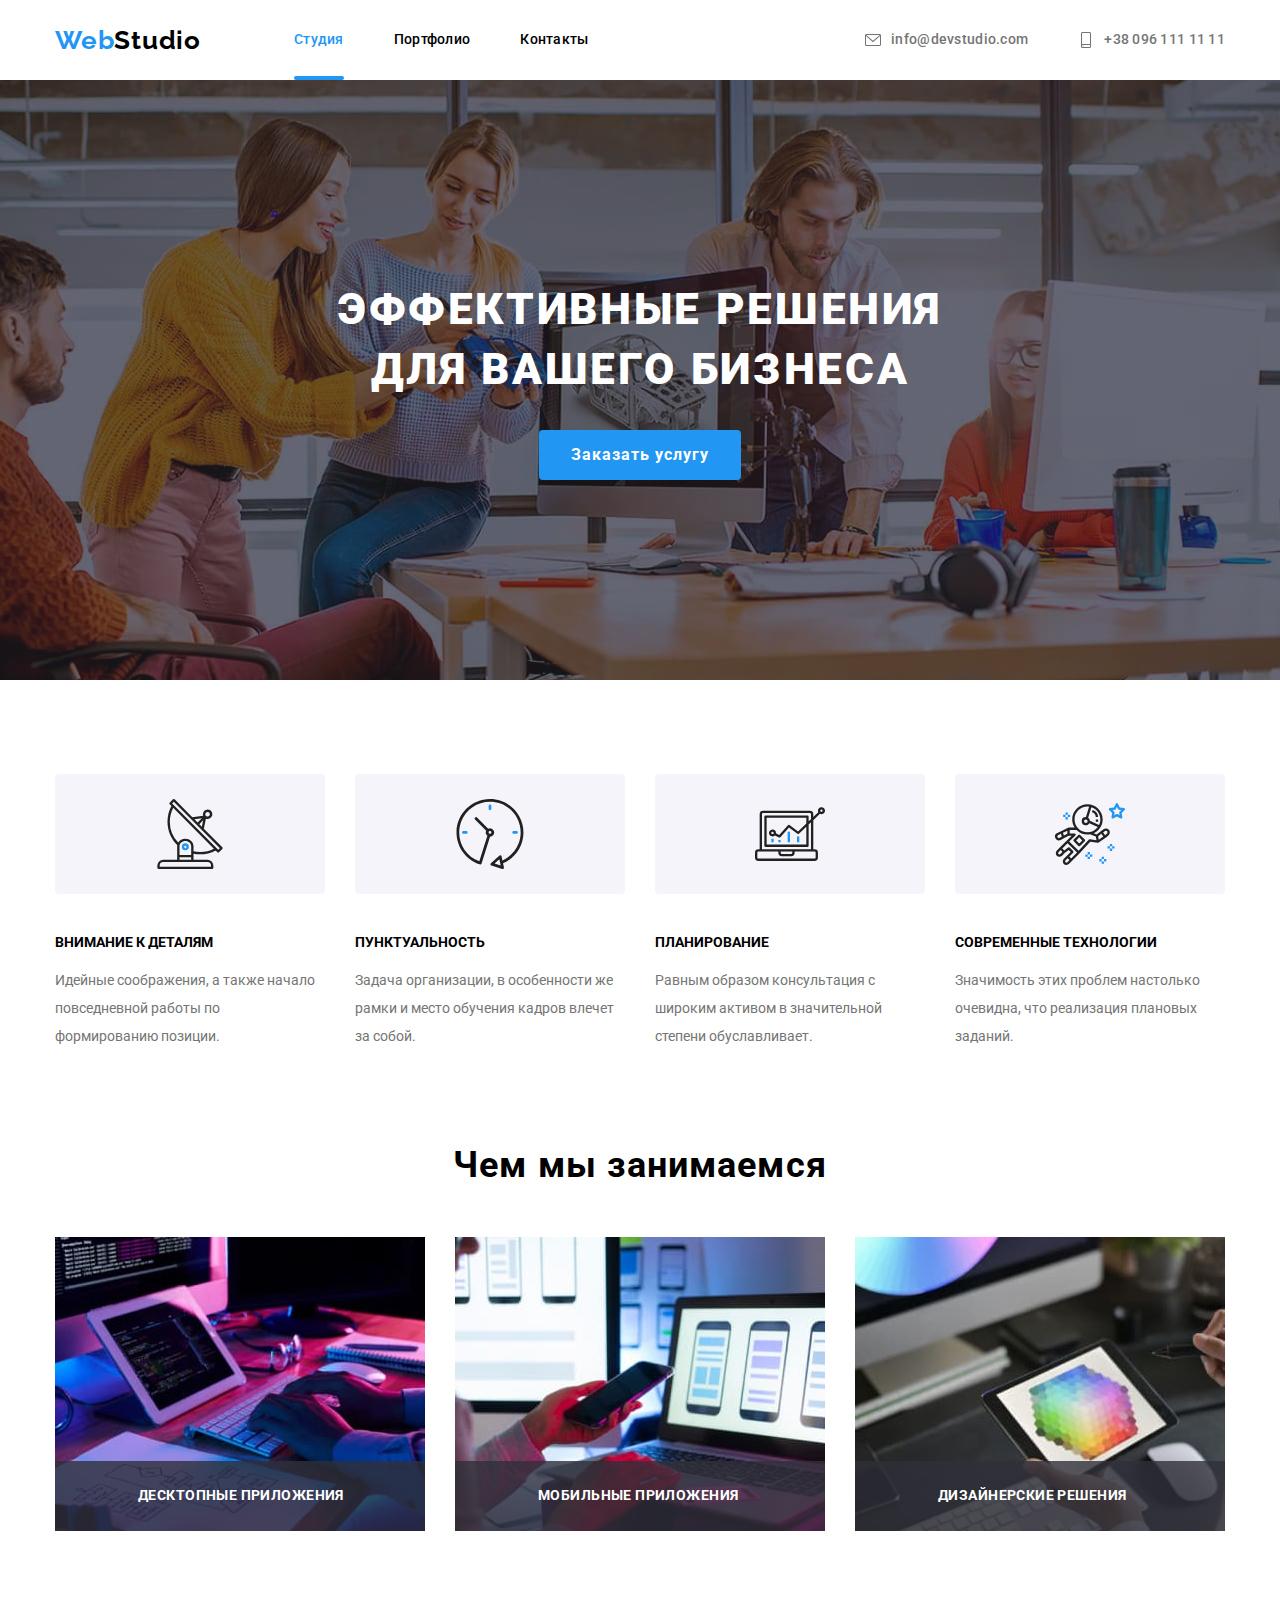
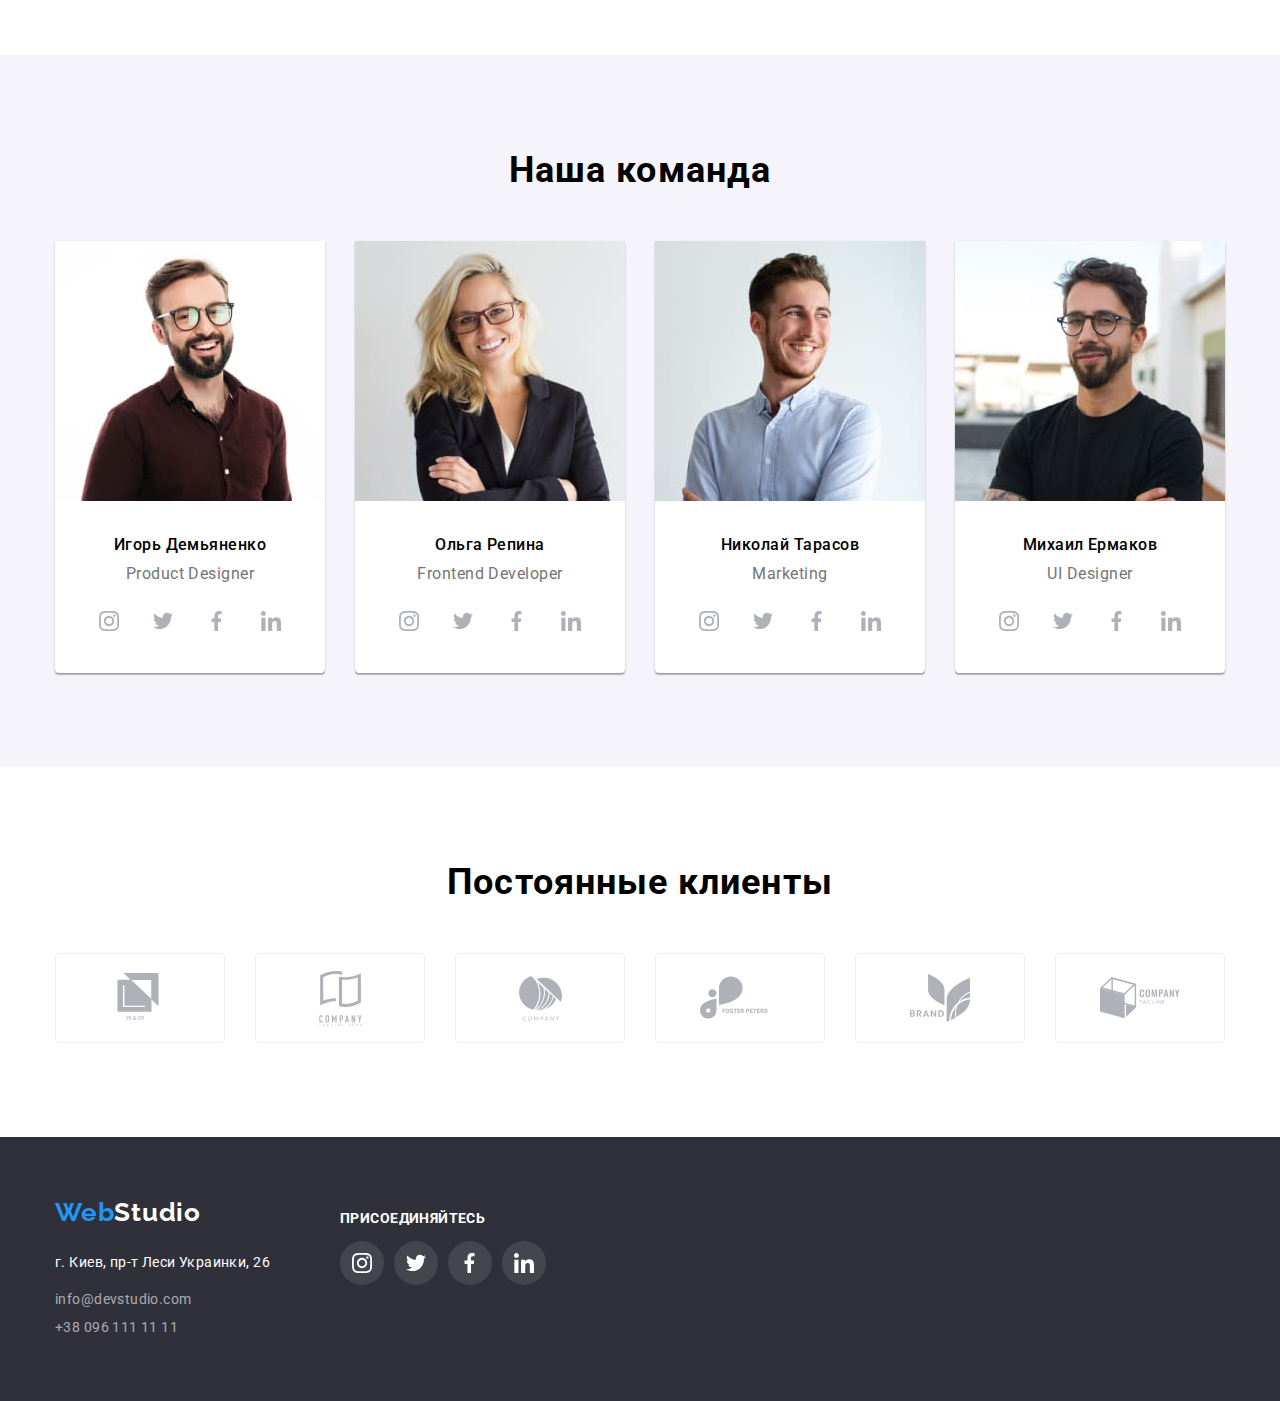
==== index.html @ b65ab112 "Старт" ====
<!DOCTYPE html>
<html lang="ru">
<head>
    <meta charset="UTF-8">
    <meta name="viewport" content="width=device-width, initial-scale=1.0">
    <title>Document</title>
    <link rel="stylesheet" href="https://cdnjs.cloudflare.com/ajax/libs/modern-normalize/1.0.0/modern-normalize.css">
    <link rel="preconnect" href="https://fonts.gstatic.com">
    <link rel="stylesheet"
        href="https://fonts.googleapis.com/css2?family=Raleway:wght@700&family=Roboto:wght@400;500;700;900&display=swap">
    <link rel="stylesheet" href="css/styles.css">
</head>
<body>
    <!--шапка сайта-->
            <header>
                <!--блок навигации-->
                <div class="top">
        <div class="main-nav container">
            <nav class="nav">
                 <a href="" class="logo"> <span class="accent">Web</span>Studio</a>
        <!--ссылки на другие страницы-->
        
               <ul class="site-nav none">
                   <li class="item"> 
                <a href="index.html" class="link current"> Студия </a> 
            </li>
            <li class="item"> 
                <a href="portfolio.html" class="link"> Портфолио </a> 
            </li>
            <li class="item"> 
                <a href="" class="link"> Контакты </a> 
            </li>
            </ul>
   
        </nav>
        <!--ссылки на контакты-->
         <ul class="auth-nav">
             <li class="item"> <a href="mailto:info@devstudio.com" class="mail-tel"> 
                 <svg class="icon-mail" width="16px" height="30px">
                     <use href="./images/symbol-defso.svg#envelope"></use>
                 </svg> info@devstudio.com </a> </li>
             <li class="item"> <a href="tel:+380961111111" class="mail-tel">
                <svg class="icon-tel" width="16px" height="30px">
                    <use href="./images/symbol-defso.svg#smartphone"></use>
                </svg> +38 096 111 11 11 </a> </li>
          </ul>
    </div>    
    </div>
        </header>
        <!--главный заголовок-->
        <div class="overlay">
                    <section class="banner"> 
                <h1 class="main-title"> <div>Эффективные решения</div> для вашего бизнеса</h1>
                <button class="button" data-modal-open> Заказать услугу </button>
            </section>
            </div>
               <!--основная часть сайта-->
            
        <main>
            <!--блок особенностей, буллеты-->
            <section class="bullet">
                <div class="container">
                <div class="bullets section">
                <ul class="bullet-main none">
                    <li class="bullet-item">
                        <svg class="icon-bullet">
                            <use href="./images/symbol-defso.svg#antenna1"></use>
                        </svg>
                        <h3 class="bullet-title"> ВНИМАНИЕ К ДЕТАЛЯМ </h3>
                        <p class="bullet-description"> Идейные соображения, а также начало повседневной работы по формированию позиции. </p>
                    </li>
                    <li class="bullet-item">  
                        <svg class="icon-bullet">
                            <use href="./images/symbol-defso.svg#clock1"></use>
                        </svg>
                        <h3 class="bullet-title">  ПУНКТУАЛЬНОСТЬ </h3>
                        <p class="bullet-description"> Задача организации, в особенности же рамки и место обучения кадров влечет за собой. </p>
                    </li>
                    <li class="bullet-item">
                        <svg class="icon-bullet">
                            <use href="./images/symbol-defso.svg#diagram1"></use>
                        </svg>
                        <h3 class="bullet-title"> ПЛАНИРОВАНИЕ </h3>
                        <p class="bullet-description"> Равным образом консультация с широким активом в значительной степени обуславливает. </p>
                    </li>
                    <li class="bullet-item">
                        <svg class="icon-bullet">
                            <use href="./images/symbol-defso.svg#astronaut1"></use>
                        </svg>
                        <h3 class="bullet-title"> СОВРЕМЕННЫЕ ТЕХНОЛОГИИ </h3>
                        <p class="bullet-description"> Значимость этих проблем настолько очевидна, что реализация плановых заданий. </p>
                    </li>
                </ul>
                </div>
                </div>
            </section>

            <section class="direct">
                <!--блок направлений работы-->
                <div class="container">
                <div class="section">
                <h2 class="direct-title">Чем мы занимаемся</h2>
                  <ul class="direct-main none">
                    <li class="direct-image"> 
                        <div class="direct-thumb">
                        <img src="images/box1.jpg" alt="Laptop" width="370"> 
                    <div class="direct-overlay">
                        <p class="dir-txt">ДЕСКТОПНЫЕ ПРИЛОЖЕНИЯ</p>
                    </div>
                    </div>
                    </li>
                    <li class="direct-image"> 
                        <div class="direct-thumb">
                        <img src="images/box2.jpg" alt="Mobile phone" width="370"> 
                        <div class="direct-overlay">
                            <p class="dir-txt">МОБИЛЬНЫЕ ПРИЛОЖЕНИЯ</p>
                        </div>
                    </div>
                </li>
                    <li class="direct-image"> 
                        <div class="direct-thumb">
                        <img src="images/box3.jpg" alt="Tablet" width="370">
                    <div class="direct-overlay">
                        <p class="dir-txt">ДИЗАЙНЕРСКИЕ РЕШЕНИЯ</p>
                    </div>
                    </div>
                 </li>                         
                </ul>
                </div>
                </div>
                </div>
            </section>

            <section class="hero">
                <!--блок герои-->
                <div class="container">
                <div class="section">
                <h2 class="hero-title"> Наша команда </h2>
                <ul class="hero-main none">
                    <li class="hero-item">
                        <img src="images/igor.jpg" alt="Игорь Демьяненко" width="270" class="hero-image">
                        <h4 class="hero-name"> Игорь Демьяненко </h4>
                        <p class="hero-description"> Product Designer </p>
                        <div class="networks">
                    <a href="" class="hero-network">
                        <svg class="hero-icon-network">
                            <use href="./images/symbol-defso.svg#instacard"></use>
                        </svg></a>
                        <a href="" class="hero-network">
                            <svg class="hero-icon-network">
                                <use href="./images/symbol-defso.svg#twicard"></use>
                            </svg></a>
                            <a href="" class="hero-network">
                                <svg class="hero-icon-network">
                                    <use href="./images/symbol-defso.svg#fbcard"></use>
                                </svg></a>
                                <a href="" class="hero-network">
                                    <svg class="hero-icon-network">
                                        <use href="./images/symbol-defso.svg#linkedincard"></use>
                                    </svg></a>
                                    </div>

                </li>
                    <li class="hero-item">
                        <img src="images/olga.jpg" alt="Ольга Репина" width="270" class="hero-image">
                        <h4 class="hero-name"> Ольга Репина </h4>
                        <p class="hero-description"> Frontend Developer </p>
                        <div class="networks">
                            <a href="" class="hero-network">
                                <svg class="hero-icon-network">
                                    <use href="./images/symbol-defso.svg#instacard"></use>
                                </svg></a>
                            <a href="" class="hero-network">
                                <svg class="hero-icon-network">
                                    <use href="./images/symbol-defso.svg#twicard"></use>
                                </svg></a>
                            <a href="" class="hero-network">
                                <svg class="hero-icon-network">
                                    <use href="./images/symbol-defso.svg#fbcard"></use>
                                </svg></a>
                            <a href="" class="hero-network">
                                <svg class="hero-icon-network">
                                    <use href="./images/symbol-defso.svg#linkedincard"></use>
                                </svg></a>
                        </div>
                </li>
                    <li class="hero-item">
                        <img src="images/nicolay.jpg" alt="Николай Тарасов" width="270" class="hero-image">
                        <h4 class="hero-name"> Николай Тарасов </h4>
                        <p class="hero-description"> Marketing </p>
                        <div class="networks">
                            <a href="" class="hero-network">
                                <svg class="hero-icon-network">
                                    <use href="./images/symbol-defso.svg#instacard"></use>
                                </svg></a>
                            <a href="" class="hero-network">
                                <svg class="hero-icon-network">
                                    <use href="./images/symbol-defso.svg#twicard"></use>
                                </svg></a>
                            <a href="" class="hero-network">
                                <svg class="hero-icon-network">
                                    <use href="./images/symbol-defso.svg#fbcard"></use>
                                </svg></a>
                            <a href="" class="hero-network">
                                <svg class="hero-icon-network">
                                    <use href="./images/symbol-defso.svg#linkedincard"></use>
                                </svg></a>
                        </div>
                </li>
                    <li class="hero-item">
                        <img src="images/michael.jpg" alt="Михаил Ермаков" width="270" class="hero-image">
                        <h4 class="hero-name"> Михаил Ермаков </h4>
                        <p class="hero-description"> UI Designer </p>
                        <div class="networks">
                            <a href="" class="hero-network">
                                <svg class="hero-icon-network">
                                    <use href="./images/symbol-defso.svg#instacard"></use>
                                </svg></a>
                            <a href="" class="hero-network">
                                <svg class="hero-icon-network">
                                    <use href="./images/symbol-defso.svg#twicard"></use>
                                </svg></a>
                            <a href="" class="hero-network">
                                <svg class="hero-icon-network">
                                    <use href="./images/symbol-defso.svg#fbcard"></use>
                                </svg></a>
                            <a href="" class="hero-network">
                                <svg class="hero-icon-network">
                                    <use href="./images/symbol-defso.svg#linkedincard"></use>
                                </svg></a>
                        </div>
                </li>
                </ul>
                </div>
                </div>
            </section>
            
            <!--блок клиенты-->
            <section class="client">
                <div class="container">
                    <div class="section">
<h2 class="client-title">Постоянные клиенты</h2>
<ul class="client-main none">
        <li class="client-list">  
        <button class="button-client">
        <svg class="icon-client" width="50px" height="60px">
            <use href="./images/symbol-defso.svg#client1"></use>
        </svg>
        </button>
    </li>
    <li class="client-list">
        <button class="button-client">
            <svg class="icon-client" width="55px" height="85px">
                <use href="./images/symbol-defso.svg#client2"></use>
            </svg>
            </button>
    </li>
    <li class="client-list">
        <button class="button-client">
            <svg class="icon-client" width="45px" height="55px">
                <use href="./images/symbol-defso.svg#client3"></use>
            </svg>
            </button>
    </li>
    <li class="client-list">
        <button class="button-client">
            <svg class="icon-client" width="90px" height="80px">
                <use href="./images/symbol-defso.svg#client4"></use>
            </svg>
            </button>
    </li>
    <li class="client-list">
        <button class="button-client">
            <svg class="icon-client" width="60px" height="80px">
                <use href="./images/symbol-defso.svg#client5"></use>
            </svg>
            </button>
    </li>
    <li class="client-list">
        <button class="button-client">
            <svg class="icon-client" width="88px" height="80px">
                <use href="./images/symbol-defso.svg#client6"></use>
            </svg>
            </button>
    </li>
    
</ul>
</div>
</div>
            </section>
            </main>

            <!--модальное окно-->
            <div class="backdrop is-hidden" data-modal>
                <div class="modal">
                    <button class="close" data-modal-close>
                        <svg class="close-icon" width="18px" height="18px"> 
                            <use href="./images/symbol-defso.svg#close-black"></use>
                        </svg>
                    </button>
                </div>
            </div>
        
        <!--подвал сайта-->
       
    <footer class="footer">
        <div class="container">
            <div class="footer-info">
                <div>
                    <div class="logo-footer">
                        <a href="" class="logo-footer-link"> <span class="accent">Web</span>Studio</a>
                    </div>
                    <!--блок контактов в подвале-->
                    <ul class="none">
                        <li>
                            <p class="address"> г. Киев, пр-т Леси Украинки, 26 </p>
                        </li>
                        <li> <a href="mailto:info@devstudio.com" class="contact mail"> info@devstudio.com </a> </li>
                        <li> <a href="tel:+380961111111" class="contact"> +38 096 111 11 11 </a> </li>
                    </ul>
                </div>
                <div class="footer-networks">
    
                    <p class="footer-link">присоединяйтесь</p>
    
                    <ul class="none footer-net">
                        <li class="foot">
                            <a href="" class="footer-network">
                                <svg class="foot-icon-network">
                                    <use href="./images/symbol-defso.svg#instacard"></use>
                                </svg></a>
                        </li>
                        <li class="foot">
                            <a href="" class="footer-network">
                                <svg class="foot-icon-network">
                                    <use href="./images/symbol-defso.svg#twicard"></use>
                                </svg></a>
                        </li>
                        <li class="foot">
                            <a href="" class="footer-network">
                                <svg class="foot-icon-network">
                                    <use href="./images/symbol-defso.svg#fbcard"></use>
                                </svg></a>
                        </li>
                        <li class="foot">
                            <a href="" class="footer-network">
                                <svg class="foot-icon-network">
                                    <use href="./images/symbol-defso.svg#linkedincard"></use>
                                </svg></a>
                        </li>
                    </ul>
                </div>
            </div>
        </div>
    </footer>
<script src="./js/modal.js"></script>
</body>
</html>
---- css/styles.css ----
:root {
  --title-text-color: #212121;
  --primary-text-color: #757575;
  --accent-color: #2196f3;
}

html {
  box-sizing: border-box;
}

*,
*::before,
*::after {
  box-sizing: inherit;
}

body {
  font-family: 'Roboto', sans-serif;
  color: var(--text-title-color);
  background-color: #ffffff;
}
li {
  list-style-type: none;
  padding: 0px;
  margin: 0px;
}
a {
  text-decoration: none;
}
ul {
  margin-top: 0;
  margin-bottom: 0;
}
.none {
  padding: 0;
}

.container {
  width: 1200px;
  padding-left: 15px;
  padding-right: 15px;
  margin-left: auto;
  margin-right: auto;
}
/*блок навигации и контакты*/

.main-nav {
  display: flex;
  align-items: center;
  height: 80px;
}

.site-nav {
  display: flex;
  align-items: center;
  margin-left: 93px;
}

.site-nav .item:not(:last-child) {
  margin-right: 50px;
}

.link {
  display: block;
  padding-top: 32px;
  padding-bottom: 32px;
}

.top {
  font-family: 'Roboto', sans-serif;
  color: var(--text-title-color);
  background-color: #ffffff;
}

.header {
  border-bottom: 1px solid #e5e5e5;
}
.nav {
  display: flex;
  align-items: center;
}

.logo {
  font-family: 'Raleway', sans-serif;
  font-weight: 700;
  font-size: 26px;
  line-height: 1.19;
  letter-spacing: 0.03em;
  color: #000000;

  transition: color 250ms cubic-bezier(0.4, 0, 0.2, 1);
}

.accent {
  color: var(--accent-color);
}
.logo:hover,
.logo:focus {
  color: var(--accent-color);
}
.link {
  position: relative;

  font-family: 'Roboto', sans-serif;
  font-weight: 500;
  font-size: 14px;
  line-height: 1.14;
  letter-spacing: 0.02em;

  color: var(--text-title-color);

  transition: color 250ms cubic-bezier(0.4, 0, 0.2, 1);
}
.link:hover,
.link:focus {
  color: var(--accent-color);
}

.link.current {
  color: var(--accent-color);
}

.link::after {
  content: '';

  position: absolute;
  display: block;

  left: 0;
  bottom: 0;
  opacity: 0;

  width: 100%;
  height: 4px;
  border-radius: 2px;

  background-color: var(--accent-color);

  transition: opacity 250ms cubic-bezier(0.4, 0, 0.2, 1);
}
.current.link::after,
.link:hover::after {
  opacity: 1;
}

.auth-nav {
  display: flex;
  margin-left: auto;
  margin-top: 32px;
  margin-bottom: 32px;
}
.auth-nav .item + .item {
  margin-left: 50px;
}

.mail-tel {
  display: flex;
  align-items: center;

  font-family: 'Roboto', sans-serif;
  font-weight: 500;
  font-size: 14px;
  line-height: 1.14;
  letter-spacing: 0.02em;
  color: var(--primary-text-color);

  transition: color 250ms cubic-bezier(0.4, 0, 0.2, 1);
}

.mail-tel:hover,
.mail-tel:focus {
  color: var(--accent-color);
}

.icon-mail {
  margin-right: 10px;
  background-repeat: no-repeat;
  fill: currentcolor;
}
.icon-tel {
  margin-right: 10px;

  fill: currentcolor;
}

/*главный баннер сайта*/
.main-title {
  margin-top: 0;
  margin-bottom: 30px;

  font-weight: 900;
  font-size: 44px;
  line-height: 1.36;

  letter-spacing: 0.06em;
  text-transform: uppercase;

  font-family: 'Roboto', sans-serif;
  color: #ffffff;
}

.button {
  font-weight: 700;
  font-size: 16px;
  line-height: 1.9;
  min-width: 200px;
  min-height: 50px;

  display: inline;
  align-items: center;
  padding: 0px;
  border: 0px;
  line-height: 0px;

  font-family: 'Roboto', sans-serif;
  color: #ffffff;
  background-color: var(--accent-color);
  letter-spacing: 0.06em;

  cursor: pointer;

  border-radius: 4px;
  padding: 10px 32px;
}
.overlay {
  max-width: 1600px;
  height: 600px;
  margin-left: auto;
  margin-right: auto;

  background-image: linear-gradient(
      to right,
      rgba(47, 48, 58, 0.4),
      rgba(47, 48, 58, 0.4)
    ),
    url('../images/bannero.jpg');

  background-color: #2f303a;
  background-position: center;
  background-repeat: no-repeat;
  background-size: cover;
}

.banner {
  padding-top: 200px;
  padding-bottom: 200px;
  left: 0px;
  top: 80px;

  text-align: center;
}

.section {
  margin: 0;
}
.section-portfolio {
  padding-top: 94px;
  padding-bottom: 94px;
}
/*блок особенностей,буллеты*/

.bullet {
  padding-top: 94px;
  padding-bottom: 0;
}
.bullets {
  display: flex;
  padding: 0;
}

.bullet-main {
  display: flex;
  padding: 0;
}

.bullet-item:not(:last-child) {
  margin-right: 30px;
}

.icon-bullet {
  width: 270px;
  height: 120px;

  padding-top: 25px;
  padding-bottom: 25px;
  margin-bottom: 30px;

  background-color: #f5f4fa;
  border-radius: 4px;
}

.icon-bullet:not(:first-child) {
  margin-right: 30px;
}

.bullet-title {
  margin-top: 0;
  margin-bottom: 10px;

  font-family: 'Roboto', sans-serif;
  font-weight: 700;
  font-size: 14px;
  line-height: 2;

  color: var(--text-title-color);
}
.bullet-description {
  margin-top: 0;
  margin-bottom: 0;

  font-family: 'Roboto', sans-serif;
  font-weight: 400;
  font-size: 14px;
  line-height: 2;

  color: var(--primary-text-color);
}

/*блок направлений работы + блок герои*/

.direct-main {
  display: flex;
}
.direct,
.client {
  padding-top: 94px;
  padding-bottom: 94px;
}

.direct-image {
  width: 370px;
  margin-right: 30px;
  margin-bottom: 30px;
  line-height: 0;
}

.direct-image:last-child {
  margin-right: 0;
}

.direct-title,
.hero-title,
.client-title {
  margin-top: 0;
  margin-bottom: 50px;
  align-items: center;

  font-family: 'Roboto', sans-serif;
  font-weight: 700;
  font-size: 36px;
  line-height: 1.17;
  text-align: center;
  letter-spacing: 0.03em;

  justify-content: center;

  color: var(--text-title-color);
}

.direct-thumb {
  position: relative;
}
.direct-overlay {
  position: absolute;
  left: 0;
  bottom: 0;
  width: 370px;
  height: 70px;

  background: rgba(47, 48, 58, 0.8);
}

.dir-txt {
  position: absolute;
  margin: 0;
  left: 83px;
  bottom: 27px;

  font-family: 'Roboto', sans-serif;
  font-weight: 700;
  font-size: 14px;
  line-height: 1.14;
  text-align: center;
  letter-spacing: 0.03em;

  justify-content: center;

  color: #ffffff;
}

/*блок герои*/

.hero-main,
.client-main {
  display: flex;
}
.hero {
  padding-top: 94px;
  padding-bottom: 94px;
  background-color: #f5f4fa;
}

.hero-image {
  margin-bottom: 30px;
}

.hero-item:not(:last-child) {
  margin-right: 30px;
}
.hero-item {
  align-content: center;

  background: #ffffff;
  box-shadow: 0px 1px 3px rgba(0, 0, 0, 0.12), 0px 1px 1px rgba(0, 0, 0, 0.14),
    0px 2px 1px rgba(0, 0, 0, 0.2);
  border-radius: 0px 0px 4px 4px;
  /* border: 1px solid #eeeeee;*/
}
.hero-name {
  margin-top: 0;
  margin-bottom: 10px;

  font-family: 'Roboto', sans-serif;
  font-weight: 500;
  font-size: 16px;
  line-height: 1.19;
  text-align: center;
  letter-spacing: 0.03em;

  color: var(--text-title-color);
}
.hero-description {
  margin-top: 0;
  margin-bottom: 0;

  font-family: 'Roboto', sans-serif;
  font-weight: 400;
  font-size: 16px;
  line-height: 1.19;
  text-align: center;
  letter-spacing: 0.03em;

  color: var(--primary-text-color);
}

.networks {
  display: flex;
  padding-top: 16px;
  padding-bottom: 30px;
  justify-content: center;
}
.hero-network {
  display: inline-flex;
  justify-content: center;
  align-items: center;
  width: 44px;
  height: 44px;

  border-radius: 50%;
  color: #afb1b8;
  background-color: #ffffff;

  transition: background-color 250ms cubic-bezier(0.4, 0, 0.2, 1),
    color 250ms cubic-bezier(0.4, 0, 0.2, 1);
}

.hero-network:not(:last-child) {
  margin-right: 10px;
}

.hero-icon-network {
  height: 20px;
  fill: currentColor;
}

.hero-network:hover,
.hero-network:focus {
  color: #ffffff;
  background-color: var(--accent-color);
}

/*блок клиенты*/
.client-main {
  display: flex;
}
.client-list {
  display: flex;
  width: 170px;
  height: 90px;
}

.client-list:not(:last-child) {
  margin-right: 30px;
}

.button-client {
  display: flex;
  width: 170px;
  height: 90px;
  align-items: center;
  justify-content: center;
  padding: 0px;
  border: 0px;
  line-height: 0px;

  color: #afb1b8;
  background-color: #ffffff;
  border: 1px solid #eeeeee;
  border-radius: 4px;

  transition: border-color 250ms cubic-bezier(0.4, 0, 0.2, 1),
    color 250ms cubic-bezier(0.4, 0, 0.2, 1);
}

.button-client:hover,
.button-client:focus {
  color: var(--accent-color);
  border-color: var(--accent-color);
}

.icon-client {
  display: flex;
}

.icon-client {
  fill: currentColor;
}

/*подвал сайта*/

.footer {
  padding-top: 60px;
  padding-bottom: 60px;
  background: #2f303a;
}
.footer-net {
  display: flex;
}
.logo-footer {
  margin-bottom: 20px;
}
.logo-footer-link {
  font-family: 'Raleway', sans-serif;
  font-weight: 700;
  font-size: 26px;
  line-height: 1.19;
  letter-spacing: 0.03em;
  color: #ffffff;
}
.address {
  margin-top: 0;
  margin-bottom: 9px;

  font-family: 'Roboto', sans-serif;
  font-weight: 400;
  font-size: 14px;
  line-height: 2;
  letter-spacing: 0.03em;

  color: #ffffff;
}
.contact {
  font-family: 'Roboto', sans-serif;
  font-weight: 400;
  font-size: 14px;
  line-height: 2;
  letter-spacing: 0.03em;

  color: rgba(255, 255, 255, 0.6);
}
.mail {
  margin-bottom: 6px;
}

.footer-info {
  display: flex;
}
.footer-net {
  display: flex;
}
.footer-networks {
  width: 300px;
  margin-left: 70px;
}
.footer-network {
  display: inline-flex;

  align-items: center;
  width: 44px;
  height: 44px;

  background-color: rgba(255, 255, 255, 0.1);
  border-radius: 50%;

  transition: background-color 250ms cubic-bezier(0.4, 0, 0.2, 1);
}

.foot:not(:last-child) {
  margin-right: 10px;
}

.footer-network:hover,
.footer-network:focus {
  background-color: var(--accent-color);
}

.footer-link {
  width: 145px;
  height: 16px;

  font-family: 'Roboto', sans-serif;
  font-weight: 700;
  font-size: 14px;
  line-height: 1.14;
  letter-spacing: 0.03em;
  text-transform: uppercase;

  color: #ffffff;
}

.fotter-contact {
  margin-top: 20px;
}

.foot-icon-network {
  height: 20px;
  align-items: center;

  fill: #ffffff;
}

/*скрытый заголовок*/
.hide {
  visibility: hidden;
  line-height: 0;
  margin: 0;
}
/*основная часть страницы "портфолио"*/

/*кнопки-фильтры*/
.button-list {
  display: flex;
  justify-content: center;
}

.buttons {
  margin-bottom: 50px;
}
.filter {
  display: inline-block;

  font-family: 'Roboto', sans-serif;
  font-weight: 500;
  font-size: 16px;
  line-height: 1.6;

  letter-spacing: 0.03em;

  cursor: pointer;
  border: none;
  border-radius: 4px;
  padding: 6px 22px;

  transition: background-color 250ms cubic-bezier(0.4, 0, 0.2, 1),
    color 250ms cubic-bezier(0.4, 0, 0.2, 1),
    box-shadow 250ms cubic-bezier(0.4, 0, 0.2, 1);
}

.filter:hover,
.filter:focus {
  color: #ffffff;
  background-color: var(--accent-color);
  box-shadow: 0px 3px 1px rgba(0, 0, 0, 0.1), 0px 1px 2px rgba(0, 0, 0, 0.08),
    0px 2px 2px rgba(0, 0, 0, 0.12);
}

.button-item:not(:last-child) {
  margin-right: 8px;
}

/*панель проектов*/

.project-title {
  margin-top: 0;
  margin-bottom: 4px;

  font-family: 'Roboto', sans-serif;
  font-weight: 700;
  font-size: 18px;
  line-height: 2;

  letter-spacing: 0.06em;

  color: #212121;
}
.project-description {
  margin-top: 0;
  margin-bottom: 0;

  font-family: 'Roboto', sans-serif;
  font-weight: 400;
  font-size: 16px;
  line-height: 1.9;

  letter-spacing: 0.03em;

  color: var(--primary-text-color);
}
.project-item {
  padding: 20px 24px;
}
.projects {
  display: flex;
  flex-wrap: wrap;
}
.project-items {
  width: 370px;
  margin-right: 30px;
  margin-bottom: 30px;
  border: 1px solid #eeeeee;
}
.project-items:nth-child(3n) {
  margin-right: 0;
}

.project-items:nth-last-child(-n + 3) {
  margin-bottom: 0;
}

.project-card {
  transition: box-shadow 250ms cubic-bezier(0.4, 0, 0.2, 1);
}

.project-card:hover,
.project-card:focus {
  display: block;

  box-shadow: 0px 1px 1px rgba(0, 0, 0, 0.12), 0px 4px 4px rgba(0, 0, 0, 0.06),
    1px 4px 6px rgba(0, 0, 0, 0.16);
}

.project-image {
  width: 100%;
}

.project-thumb {
  position: relative;
  overflow: hidden;
}

.project-over {
  content: '';
  position: absolute;

  left: 0;
  bottom: 0;
  width: 100%;
  height: 100%;

  background-color: rgba(33, 150, 243, 0.9);

  transform: translateY(100%);

  transition: transform 250ms cubic-bezier(0.4, 0, 0.2, 1);
}

.project-thumb:hover .project-over {
  transform: translateY(0);
}

.pro-txt {
  position: absolute;
  margin: 0;
  left: 24px;
  right: 24px;
  bottom: 63px;
  justify-content: center;

  font-family: 'Roboto', sans-serif;
  font-weight: 400;
  font-size: 18px;
  line-height: 1.56;
  letter-spacing: 0.03em;

  color: #ffffff;
}

/*модальное окно*/

.backdrop {
  position: fixed;
  left: 0;
  top: 0;
  width: 100%;
  height: 100%;

  background-color: rgba(0, 0, 0, 0.2);

  opacity: 1;
  transition: opacity 250ms cubic-bezier(0.4, 0, 0.2, 1);
}

.backdrop.is-hidden {
  opacity: 0;
  pointer-events: none;
}

.backdrop.is-hidden .modal {
  transform: scale(1.1) translate(-50%, -50%);
}

.modal {
  position: absolute;

  top: 50%;
  left: 50%;
  width: 528px;
  height: 581px;

  background-color: #ffffff;

  transform: scale(1) translate(-50%, -50%);
  transition: transform 250ms cubic-bezier(0.4, 0, 0.2, 1);
}

.close {
  position: absolute;
  width: 30px;
  height: 30px;
  top: 8px;
  right: 8px;

  padding: 0px;
  border: 0px;
  line-height: 0px;

  background-color: #ffffff;
  border: 1px solid rgba(0, 0, 0, 0.1);
  border-radius: 50%;
}
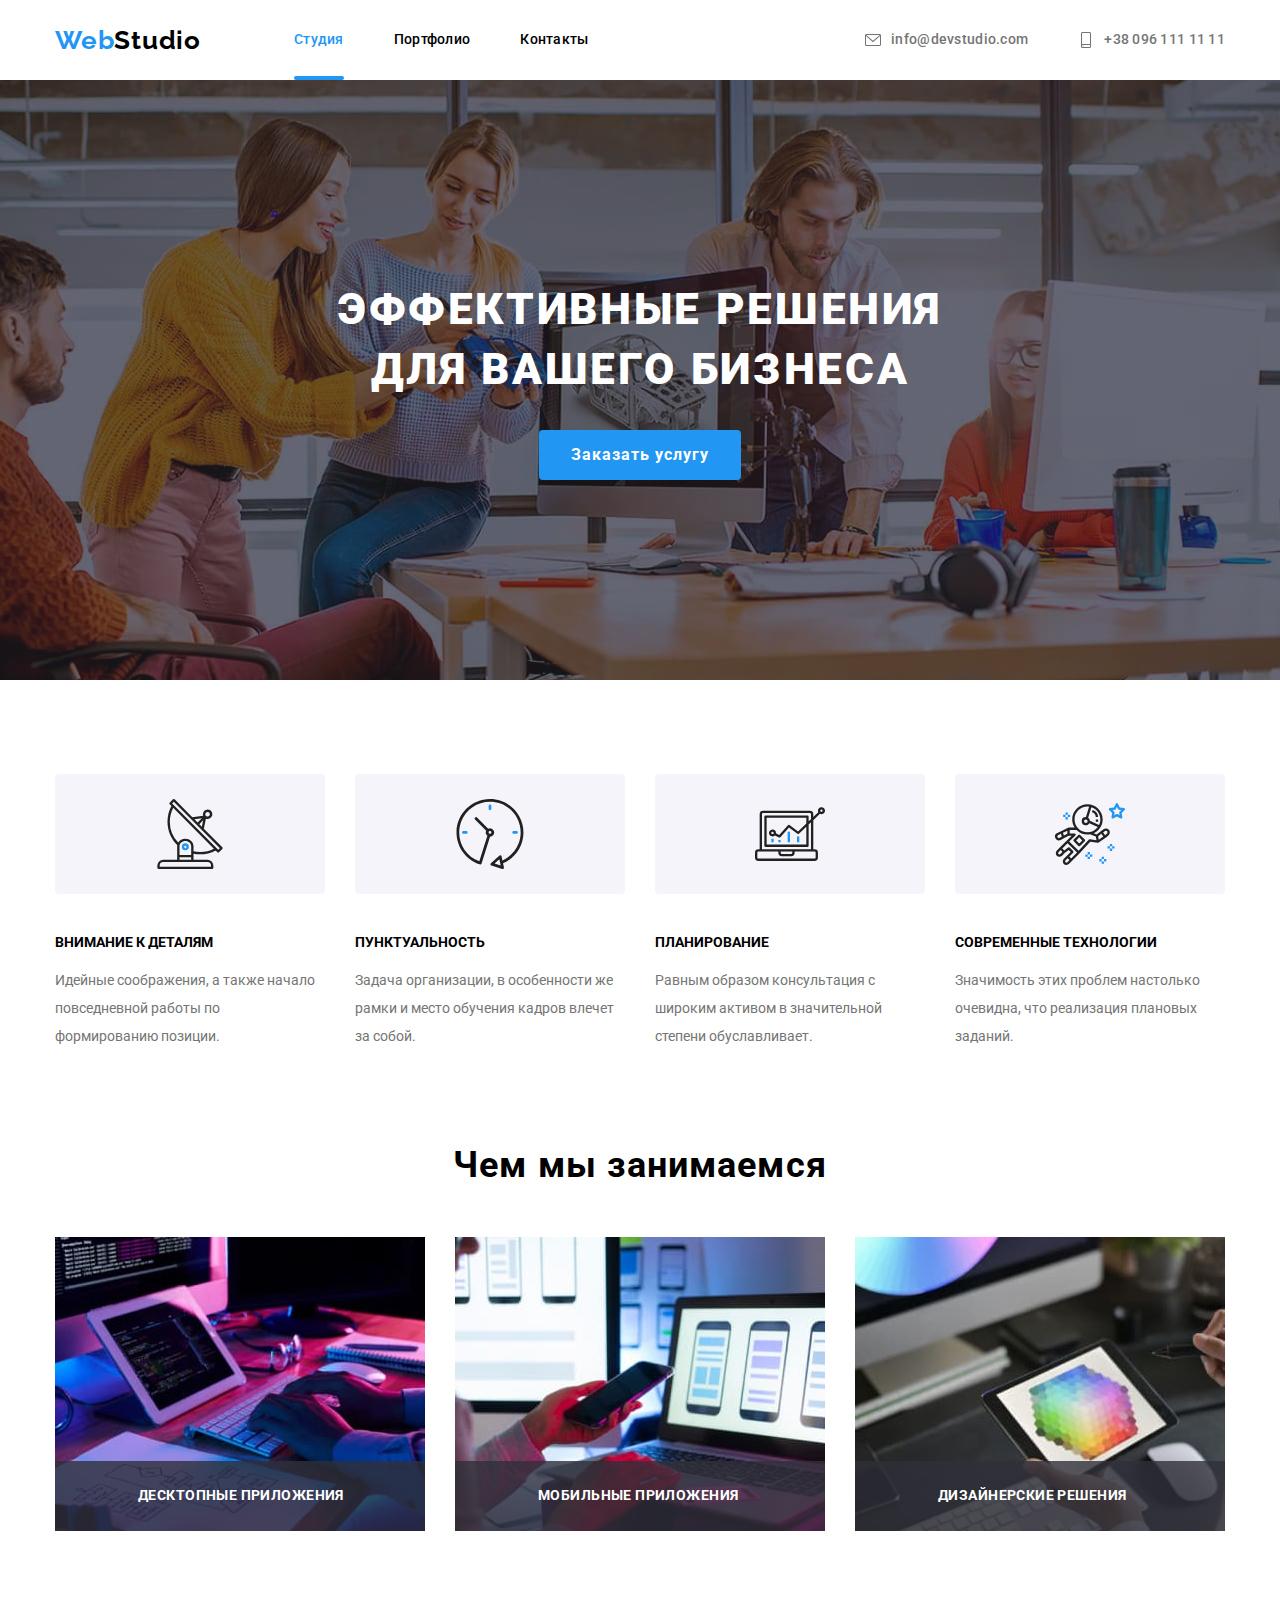
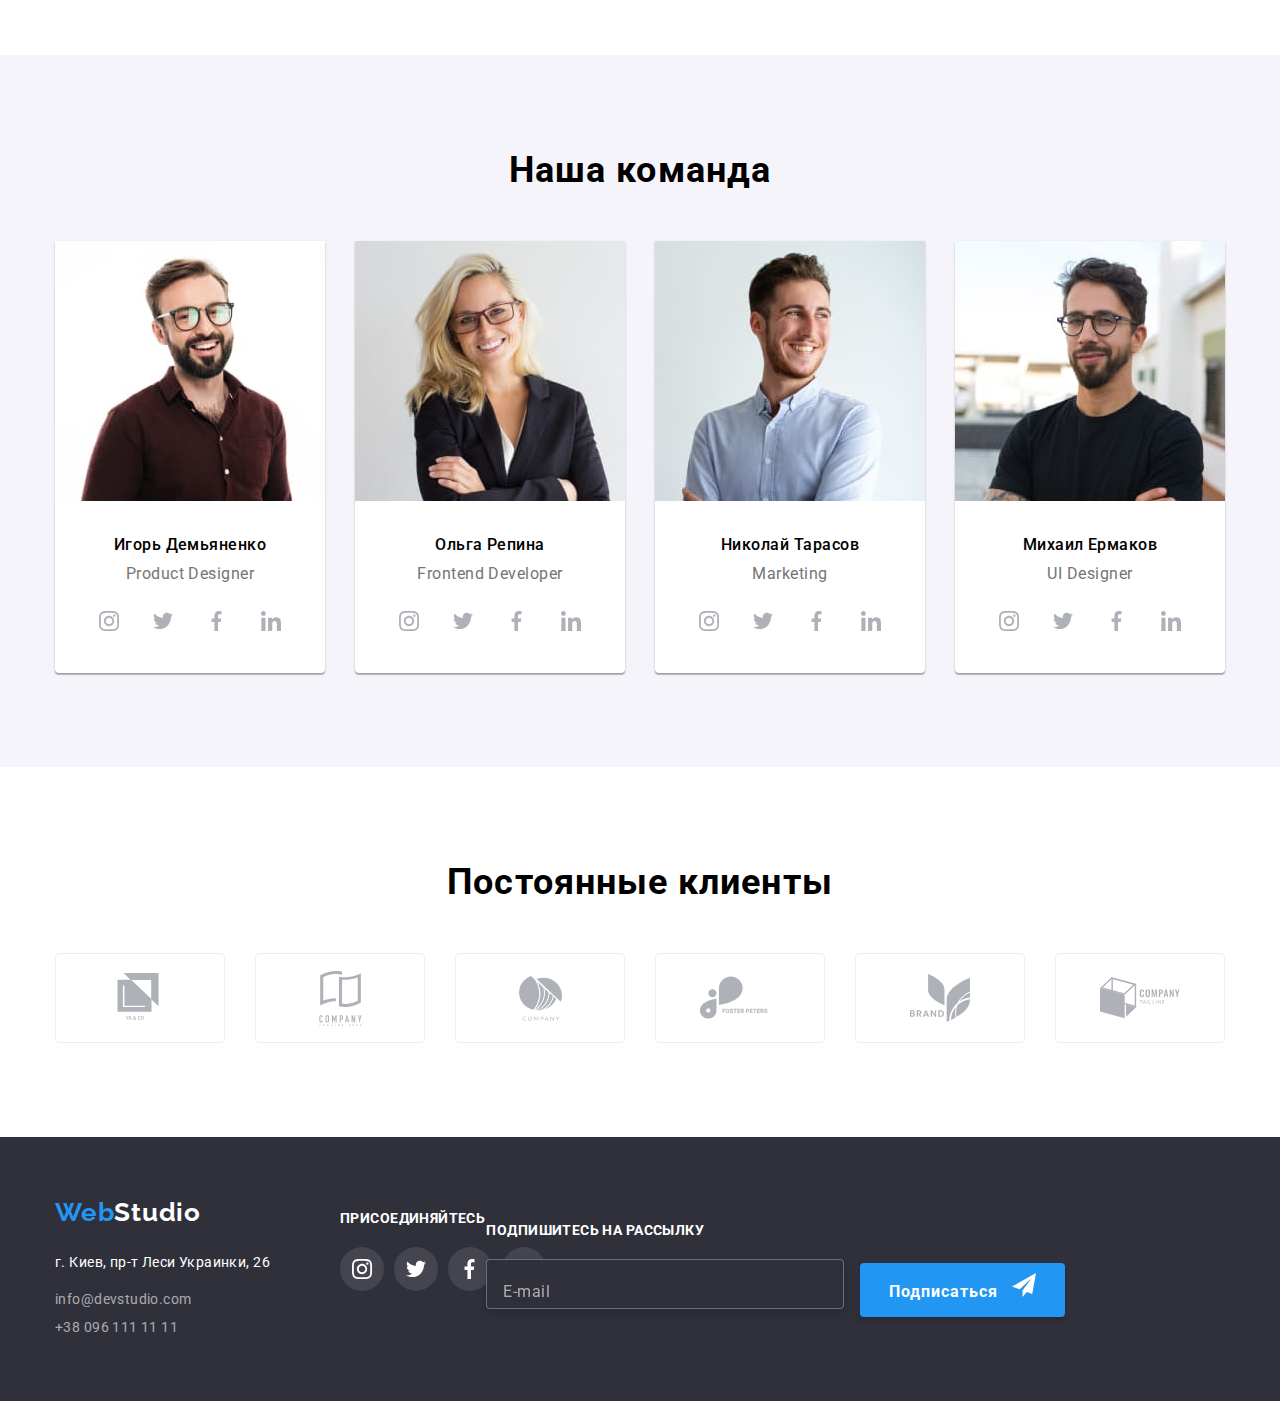
==== commit d1db65a1: "Дз" ====
--- a/index.html
+++ b/index.html
@@ -298,6 +298,33 @@
                             <use href="./images/symbol-defso.svg#close-black"></use>
                         </svg>
                     </button>
+                    
+                    <p class="modal-title">Оставьте свои данные, мы вам перезвоним</p>
+                <form class="form">
+                    <div class="form-input">
+                        <label for="user-name" class="label">Имя</label>
+                        <input type="text" name="user-name" id="user-name">
+                   </div>
+                   <div class="form-input">
+                    <label for="phone" class="label">Телефон</label>
+                    <input type="tel" name="phone" id="phone">
+                   </div>
+                   <div class="form-input">
+                    <label for="email" class="label">Почта</label>
+                    <input type="email" name="email" id="email">
+                   </div>
+                   <div class="form-input">
+                    <label for="comment" class="label">Комментарий</label>
+                    <textarea name="comment" id="comment" rows="5" placeholder="Введите текст"></textarea>
+                   </div>         
+                 <div>         
+                 <input type="checkbox" name="rules" id="rules">
+                 <label for="rules" class="label-check">Соглашаюсь с рассылкой и принимаю <a href="" class="label-check-link">Условия договора</a></label>
+                </div>
+                <div class="button-mod">
+                 <button type="submit" class="button-modal">Отправить</button>
+                </div>
+                </form>
                 </div>
             </div>
         
@@ -350,6 +377,22 @@
                         </li>
                     </ul>
                 </div>
+                <!--форма подписки в подвале-->
+                <div class="footer-form"> 
+                <form>
+                    <p class="footer-link">подпишитесь на рассылку</p>
+                    <div class="foot-input">
+                    <label for="mail-foot"></label>
+                    <input type="email" name="mail-foot" id="mail-foot" placeholder="E-mail" >
+                
+                    <button type="submit" class="button-foot"> <span class="button-foot-txt">Подписаться</span> 
+                        <svg class="foot-icon-send" width="24px" height="24px">
+                            <use href="./images/symbol-defso.svg#icon-send"></use>
+                        </svg>
+                    </button>
+                    </div>
+                </form>
+                </div>
             </div>
         </div>
     </footer>
--- a/css/styles.css
+++ b/css/styles.css
@@ -200,22 +200,22 @@
 }
 
 .button {
+  display: inline;
+  align-items: center;
+  padding: 0px;
+  border: 0px;
+  line-height: 0px;
+
+  font-family: 'Roboto', sans-serif;
+  color: #ffffff;
+  background-color: var(--accent-color);
+  letter-spacing: 0.06em;
+
   font-weight: 700;
   font-size: 16px;
   line-height: 1.9;
   min-width: 200px;
   min-height: 50px;
-
-  display: inline;
-  align-items: center;
-  padding: 0px;
-  border: 0px;
-  line-height: 0px;
-
-  font-family: 'Roboto', sans-serif;
-  color: #ffffff;
-  background-color: var(--accent-color);
-  letter-spacing: 0.06em;
 
   cursor: pointer;
 
@@ -529,6 +529,7 @@
 /*подвал сайта*/
 
 .footer {
+  position: relative;
   padding-top: 60px;
   padding-bottom: 60px;
   background: #2f303a;
@@ -605,8 +606,9 @@
 }
 
 .footer-link {
-  width: 145px;
+  width: 219px;
   height: 16px;
+  margin-bottom: 20px;
 
   font-family: 'Roboto', sans-serif;
   font-weight: 700;
@@ -627,6 +629,78 @@
   align-items: center;
 
   fill: #ffffff;
+}
+
+.footer-form {
+  position: absolute;
+  top: 72px;
+  right: 215px;
+}
+
+.button-foot {
+  position: relative;
+  display: inline;
+  align-items: center;
+  text-align: center;
+  padding: 10px 29px;
+  border: 0px;
+  line-height: 0px;
+
+  min-width: 200px;
+  min-height: 50px;
+
+  border-radius: 4px;
+
+  cursor: pointer;
+
+  background-color: var(--accent-color);
+  box-shadow: 0px 4px 4px rgba(0, 0, 0, 0.15);
+}
+
+.button-foot-txt {
+  font-family: 'Roboto', sans-serif;
+  font-weight: 700;
+  font-size: 16px;
+  line-height: 1.9;
+  min-width: 200px;
+  min-height: 50px;
+  letter-spacing: 0.06em;
+
+  color: #ffffff;
+}
+
+.foot-icon-send {
+  /*position: absolute;
+  top: 13px;
+  right: 28px;*/
+  margin-left: 10px;
+
+  fill: #ffffff;
+}
+
+.foot-input input {
+  width: 358px;
+  height: 50px;
+  padding-top: 15px;
+  padding-left: 16px;
+  margin-right: 12px;
+
+  border: 1px solid rgba(255, 255, 255, 0.3);
+  box-sizing: border-box;
+  filter: drop-shadow(0px 4px 4px rgba(0, 0, 0, 0.15));
+  border-radius: 4px;
+
+  background-color: #2f303a;
+}
+
+.foot-input input::placeholder {
+  font-family: 'Roboto', sans-serif;
+  font-weight: 400;
+  font-size: 16px;
+  line-height: 1.25;
+  letter-spacing: 0.03em;
+
+  color: rgba(255, 255, 255, 0.6);
 }
 
 /*скрытый заголовок*/
@@ -749,7 +823,6 @@
 }
 
 .project-over {
-  content: '';
   position: absolute;
 
   left: 0;
@@ -838,3 +911,125 @@
   border: 1px solid rgba(0, 0, 0, 0.1);
   border-radius: 50%;
 }
+
+.modal-title {
+  position: absolute;
+  margin: 0;
+  width: 448px;
+  height: 23px;
+  top: 40px;
+  left: 40px;
+
+  font-family: 'Roboto', sans-serif;
+  font-weight: 700;
+  font-size: 20px;
+  line-height: 1.15;
+  text-align: center;
+  letter-spacing: 0.03em;
+
+  color: #212121;
+}
+
+/*.button-mod {
+  display: flex;
+  align-items: center;
+  text-align: center;
+}*/
+.button-modal {
+  /*display: flex;
+  align-items: center;
+  text-align: center;*/
+
+  border: 0px;
+  border-radius: 4px;
+  padding: 10px 55px;
+
+  font-family: 'Roboto', sans-serif;
+  font-weight: 700;
+  font-size: 16px;
+  line-height: 1.9;
+  min-width: 200px;
+  min-height: 50px;
+  letter-spacing: 0.06em;
+
+  cursor: pointer;
+
+  color: #ffffff;
+  background-color: var(--accent-color);
+  box-shadow: 0px 4px 4px rgba(0, 0, 0, 0.15);
+}
+textarea {
+  resize: none;
+  padding: 12px 16px;
+}
+
+.form {
+  width: 448px;
+  height: 342px;
+  padding-top: 75px;
+  margin-left: auto;
+  margin-right: auto;
+}
+
+.form-input {
+  display: flex;
+  flex-direction: column;
+  margin-bottom: 10px;
+}
+
+.form-input input {
+  width: 448px;
+  height: 40px;
+
+  border: 1px solid rgba(33, 33, 33, 0.2);
+  box-sizing: border-box;
+  border-radius: 4px;
+}
+
+.form-input textarea {
+  width: 448px;
+  height: 120px;
+
+  border: 1px solid rgba(33, 33, 33, 0.2);
+  box-sizing: border-box;
+  border-radius: 4px;
+}
+
+.form-input label {
+  margin-bottom: 4px;
+}
+
+.form-input textarea::placeholder {
+  font-family: 'Roboto', sans-serif;
+  font-weight: 400;
+  font-size: 12px;
+  line-height: 1.6;
+  letter-spacing: 0.01em;
+
+  color: rgba(117, 117, 117, 0.5);
+}
+
+.label {
+  font-family: 'Roboto', sans-serif;
+  font-weight: 400;
+  font-size: 12px;
+  line-height: 1.6;
+  letter-spacing: 0.01em;
+
+  color: var(--primary-text-color);
+}
+
+.label-check {
+  font-family: 'Roboto', sans-serif;
+  font-weight: 400;
+  font-size: 14px;
+  line-height: 2;
+  letter-spacing: 0.03em;
+
+  color: var(--primary-text-color);
+}
+
+.label-check-link {
+  text-decoration: underline;
+  color: var(--accent-color);
+}
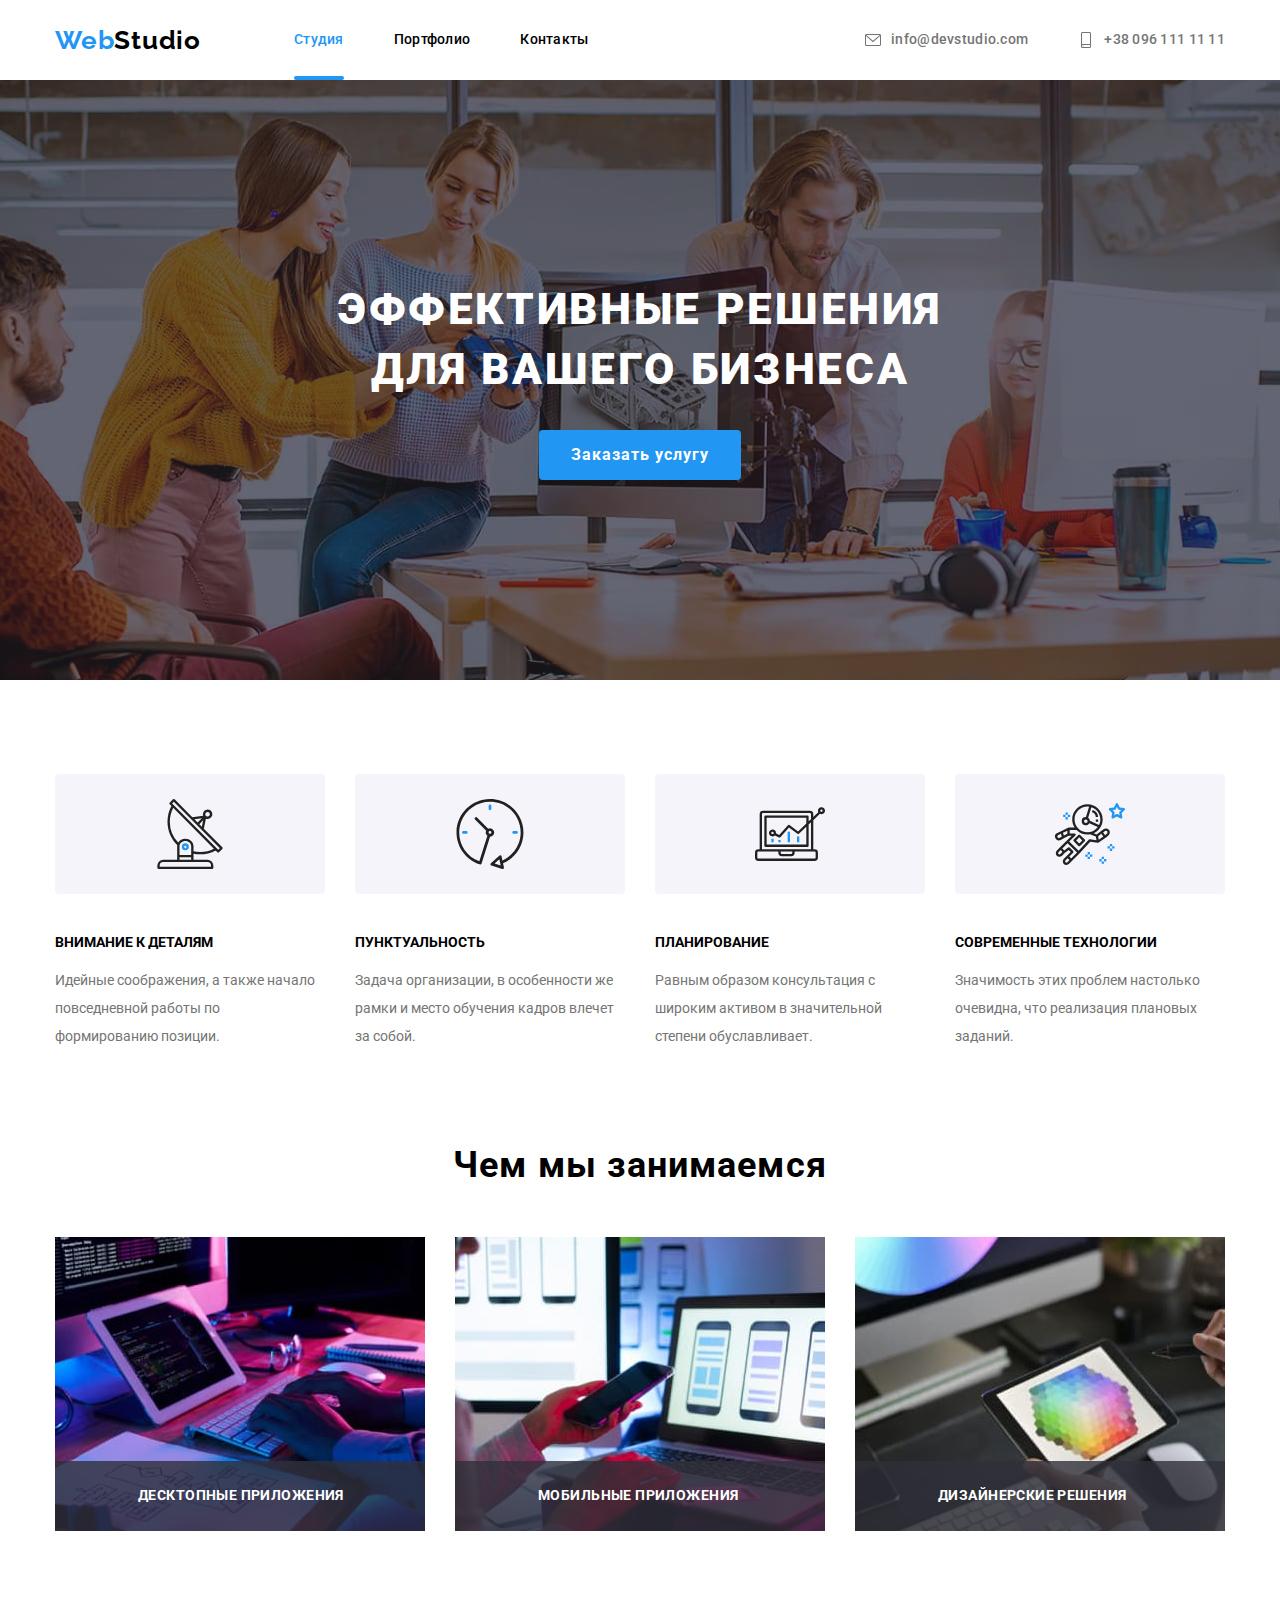
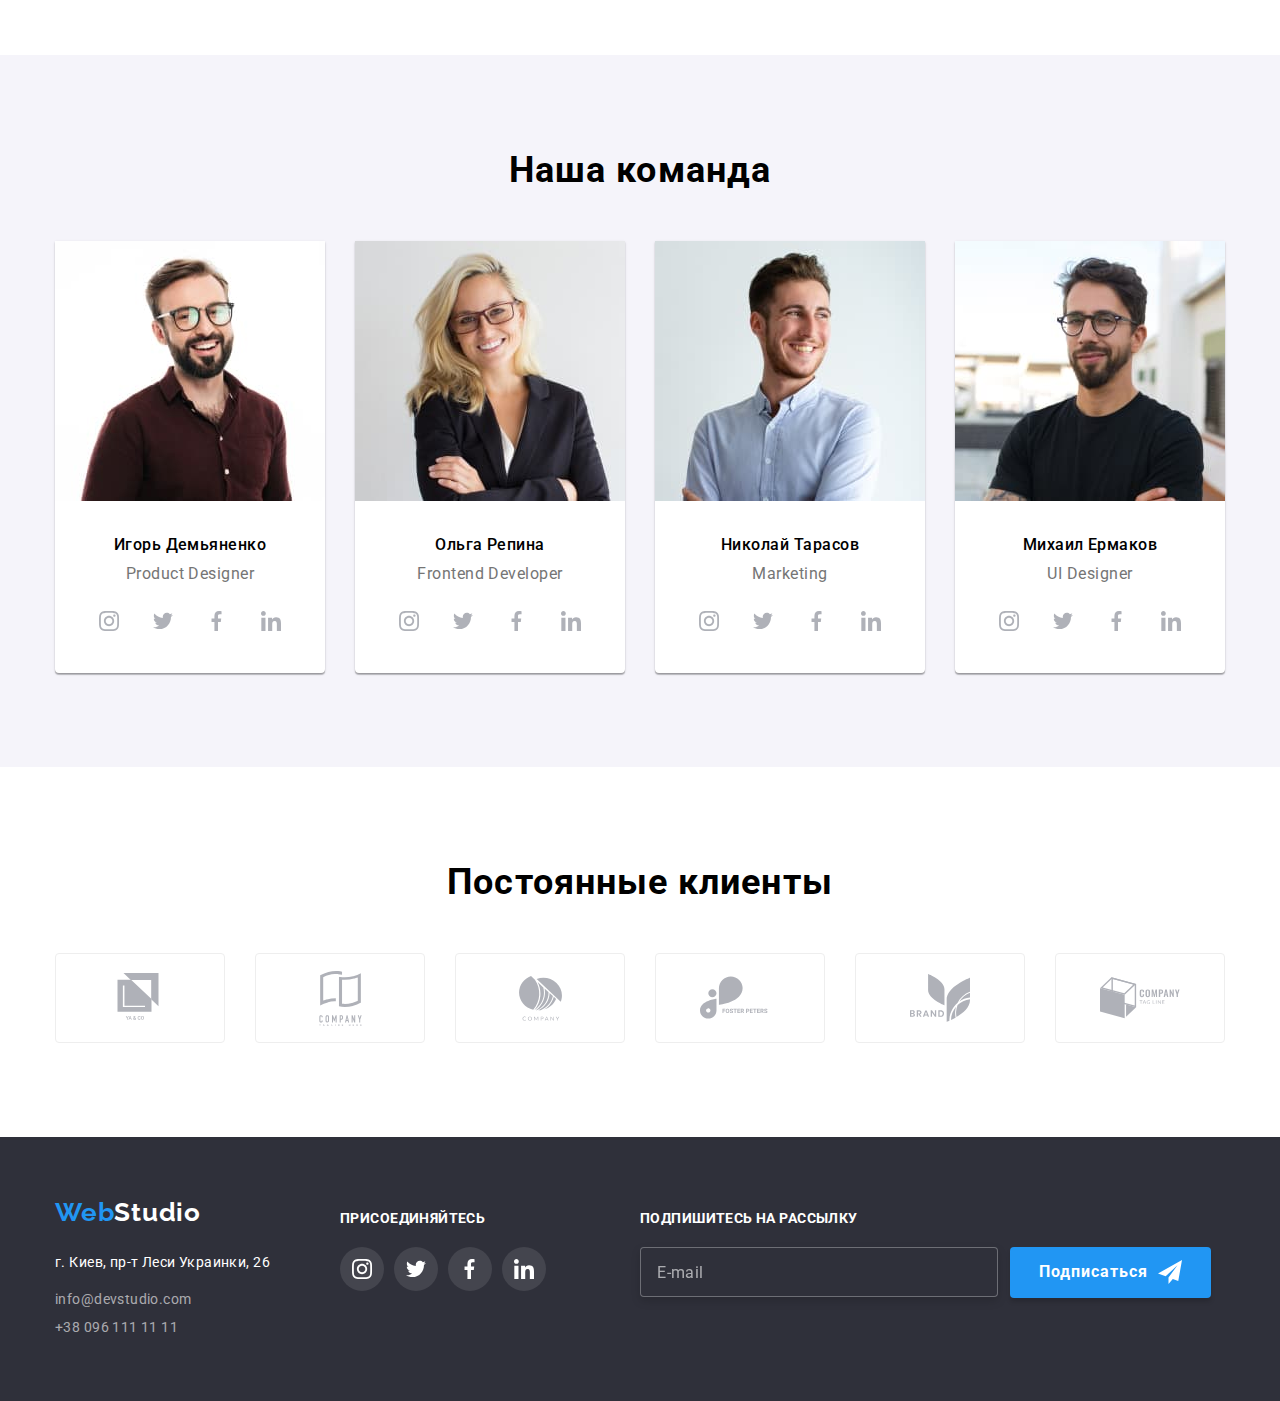
==== commit cd9bb1e1: "Дз" ====
--- a/index.html
+++ b/index.html
@@ -303,23 +303,41 @@
                 <form class="form">
                     <div class="form-input">
                         <label for="user-name" class="label">Имя</label>
-                        <input type="text" name="user-name" id="user-name">
-                   </div>
+                        
+                        <svg class="icon-form" width="18px" height="18px">
+                            <use href="./images/symbol-defso.svg#person"></use>
+                        </svg>
+                        <input type="text" name="user-name" id="user-name" class="input-txt">
+                    </div>
                    <div class="form-input">
                     <label for="phone" class="label">Телефон</label>
-                    <input type="tel" name="phone" id="phone">
+                    
+                    <svg class="icon-form" width="18px" height="18px">
+                        <use href="./images/symbol-defso.svg#phone"></use>
+                    </svg>
+                    <input type="tel" name="phone" id="phone" class="input-txt">
                    </div>
                    <div class="form-input">
                     <label for="email" class="label">Почта</label>
-                    <input type="email" name="email" id="email">
+                    
+                    <svg class="icon-form" width="18px" height="18px">
+                        <use href="./images/symbol-defso.svg#email"></use>
+                    </svg>
+                    <input type="email" name="email" id="email" class="input-txt">
                    </div>
                    <div class="form-input">
                     <label for="comment" class="label">Комментарий</label>
                     <textarea name="comment" id="comment" rows="5" placeholder="Введите текст"></textarea>
                    </div>         
-                 <div>         
-                 <input type="checkbox" name="rules" id="rules">
-                 <label for="rules" class="label-check">Соглашаюсь с рассылкой и принимаю <a href="" class="label-check-link">Условия договора</a></label>
+                 <div class="form-check">         
+                                
+                     <input type="checkbox" name="rules" class="checkbox"/>
+                     <svg class="check-icon">
+                        <use href="./images/symbol-defso.svg#checkbox-on"></use>
+                    </svg> 
+                    <label class="label-checkbox"><span class="label-check">Соглашаюсь с рассылкой и принимаю</span> <a href=""
+                            class="label-check-link">Условия договора</a>
+                    </label>
                 </div>
                 <div class="button-mod">
                  <button type="submit" class="button-modal">Отправить</button>
@@ -379,13 +397,13 @@
                 </div>
                 <!--форма подписки в подвале-->
                 <div class="footer-form"> 
-                <form>
+                <form class="foot-form">
                     <p class="footer-link">подпишитесь на рассылку</p>
                     <div class="foot-input">
                     <label for="mail-foot"></label>
                     <input type="email" name="mail-foot" id="mail-foot" placeholder="E-mail" >
                 
-                    <button type="submit" class="button-foot"> <span class="button-foot-txt">Подписаться</span> 
+                    <button type="submit" class="button-foot">Подписаться
                         <svg class="foot-icon-send" width="24px" height="24px">
                             <use href="./images/symbol-defso.svg#icon-send"></use>
                         </svg>
--- a/css/styles.css
+++ b/css/styles.css
@@ -632,19 +632,20 @@
 }
 
 .footer-form {
-  position: absolute;
+  /*position: absolute;
   top: 72px;
-  right: 215px;
-}
-
+  right: 215px;*/
+}
+
+.foot-form {
+  align-items: center;
+}
 .button-foot {
-  position: relative;
-  display: inline;
+  display: flex;
   align-items: center;
   text-align: center;
   padding: 10px 29px;
   border: 0px;
-  line-height: 0px;
 
   min-width: 200px;
   min-height: 50px;
@@ -655,9 +656,7 @@
 
   background-color: var(--accent-color);
   box-shadow: 0px 4px 4px rgba(0, 0, 0, 0.15);
-}
-
-.button-foot-txt {
+
   font-family: 'Roboto', sans-serif;
   font-weight: 700;
   font-size: 16px;
@@ -670,19 +669,21 @@
 }
 
 .foot-icon-send {
-  /*position: absolute;
-  top: 13px;
-  right: 28px;*/
   margin-left: 10px;
 
   fill: #ffffff;
+}
+
+.foot-input {
+  display: inline-flex;
+  align-items: center;
+  line-height: 0;
 }
 
 .foot-input input {
   width: 358px;
   height: 50px;
-  padding-top: 15px;
-  padding-left: 16px;
+  padding: 15px 16px;
   margin-right: 12px;
 
   border: 1px solid rgba(255, 255, 255, 0.3);
@@ -888,7 +889,7 @@
   top: 50%;
   left: 50%;
   width: 528px;
-  height: 581px;
+  height: 601px;
 
   background-color: #ffffff;
 
@@ -910,6 +911,15 @@
   background-color: #ffffff;
   border: 1px solid rgba(0, 0, 0, 0.1);
   border-radius: 50%;
+
+  transition: color 250ms cubic-bezier(0.4, 0, 0.2, 1);
+}
+
+.close-icon {
+  fill: currentColor;
+}
+.close:hover {
+  color: var(--accent-color);
 }
 
 .modal-title {
@@ -972,9 +982,13 @@
 }
 
 .form-input {
+  position: relative;
   display: flex;
   flex-direction: column;
   margin-bottom: 10px;
+
+  transition: color 250ms cubic-bezier(0.4, 0, 0.2, 1),
+    border-color 250ms cubic-bezier(0.4, 0, 0.2, 1);
 }
 
 .form-input input {
@@ -984,6 +998,43 @@
   border: 1px solid rgba(33, 33, 33, 0.2);
   box-sizing: border-box;
   border-radius: 4px;
+  transition: color 250ms cubic-bezier(0.4, 0, 0.2, 1),
+    border-color 250ms cubic-bezier(0.4, 0, 0.2, 1);
+}
+
+.form-input input:hover,
+.form-input input:focus {
+  color: var(--accent-color);
+  border-color: var(--accent-color);
+}
+
+.form-input:hover,
+.form-input:focus {
+  color: var(--accent-color);
+  border-color: var(--accent-color);
+}
+
+.input-txt {
+  padding-left: 35px;
+  color: var(--primary-text-color);
+}
+
+.icon-form {
+  position: absolute;
+  bottom: 11px;
+  left: 12px;
+
+  fill: currentColor;
+  /*width: 17px;
+  height: 17px;*/
+}
+
+.form-input label {
+  margin-bottom: 4px;
+}
+
+.form-input:focus-within > .icon-form {
+  fill: var(--accent-color);
 }
 
 .form-input textarea {
@@ -993,10 +1044,7 @@
   border: 1px solid rgba(33, 33, 33, 0.2);
   box-sizing: border-box;
   border-radius: 4px;
-}
-
-.form-input label {
-  margin-bottom: 4px;
+  transition: border-color 250ms cubic-bezier(0.4, 0, 0.2, 1);
 }
 
 .form-input textarea::placeholder {
@@ -1009,6 +1057,19 @@
   color: rgba(117, 117, 117, 0.5);
 }
 
+.form-input textarea:hover,
+.form-input textarea:focus {
+  border-color: var(--accent-color);
+}
+
+.form-check {
+  display: flex;
+  align-items: center;
+  justify-content: center;
+  margin-top: 20px;
+  line-height: ;
+}
+
 .label {
   font-family: 'Roboto', sans-serif;
   font-weight: 400;
@@ -1026,10 +1087,76 @@
   line-height: 2;
   letter-spacing: 0.03em;
 
+  align-items: center;
+
   color: var(--primary-text-color);
 }
 
 .label-check-link {
+  font-family: 'Roboto', sans-serif;
+  font-weight: 400;
+  font-size: 14px;
+  line-height: 2;
+  letter-spacing: 0.03em;
+
   text-decoration: underline;
   color: var(--accent-color);
 }
+
+.button-mod {
+  display: flex;
+  justify-content: center;
+  align-items: center;
+  line-height: 0;
+  margin-top: 30px;
+}
+
+.form-check {
+  position: relative;
+}
+.checkbox {
+  position: absolute;
+  width: 1px;
+  height: 1px;
+  margin: -1px;
+  border: 0;
+  padding: 0;
+  clip: rect(0 0 0 0);
+  overflow: hidden;
+}
+
+.check-icon {
+  display: inline-block;
+  width: 16px;
+  height: 15px;
+  margin-right: 8px;
+ align-items: center;
+  border: 2px solid #212121;
+  border-radius: 2px;
+  cursor: pointer;
+  fill: currentColor;
+}
+
+.label-checkbox::after {
+  content: "";
+  display: inline-block;
+  width: 16px;
+  height: 15px;
+  align-items: center;
+
+}
+
+.checkbox:checked ~ .label-checkbox::after {
+  background-image: url("../images/checkbox-on");
+  background-color: var(--accent-color);
+  border-color: transparent;
+  background-size: contain;
+  background-origin: border-box;
+}
+
+/*.checkbox:checked ~ .check-icon {
+  background-color: var(--accent-color);
+  border-color: transparent;
+  background-size: contain;
+  background-origin: border-box;
+}/
